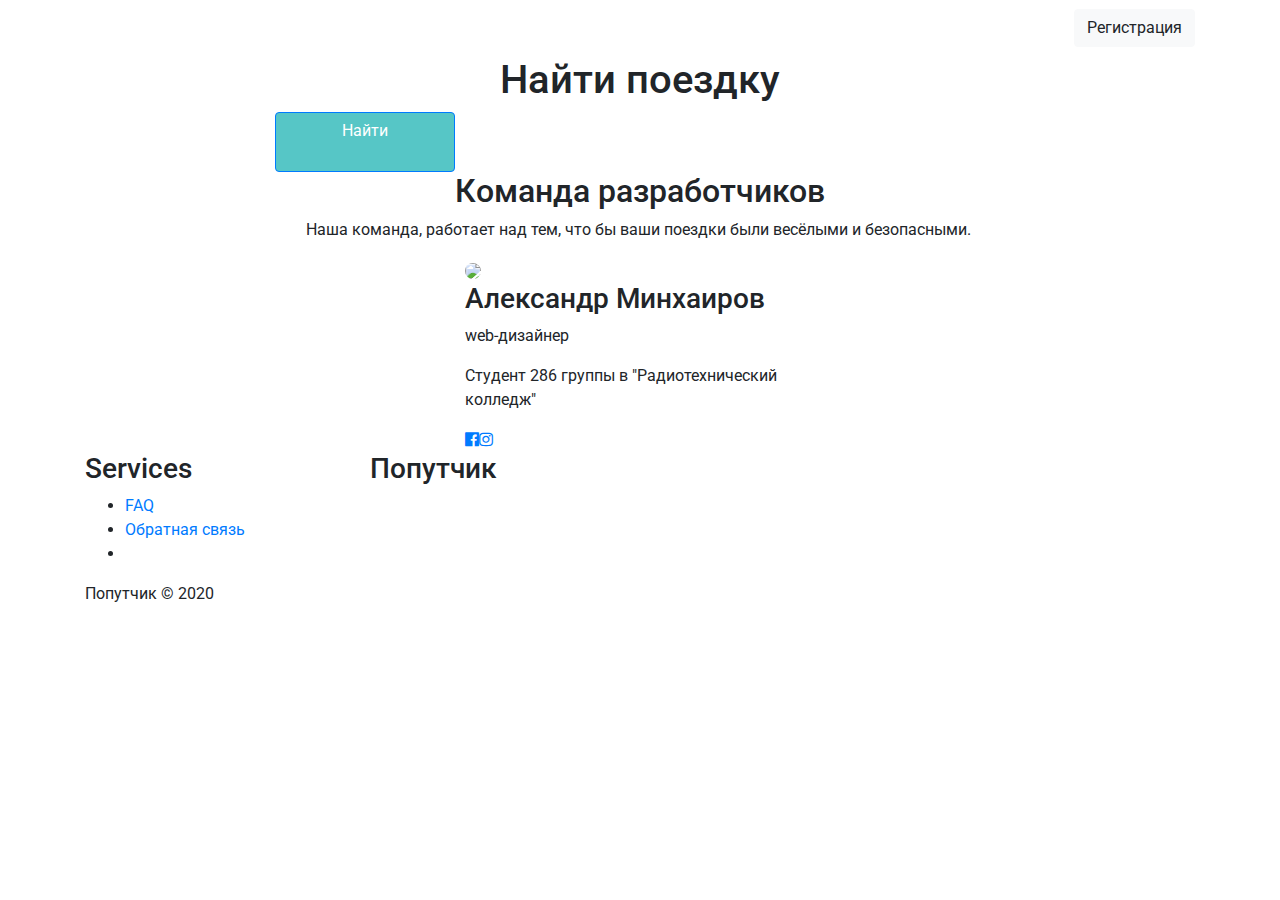
==== Задача 9/maket/index.html @ e96f4f24 "«Верстка интерфейсов»" ====
<!DOCTYPE html>
<html>

<head>
    <meta charset="utf-8">
    <meta name="viewport" content="width=device-width, initial-scale=1.0, shrink-to-fit=no">
    <title>Untitled</title>
    <link rel="stylesheet" href="https://cdnjs.cloudflare.com/ajax/libs/twitter-bootstrap/4.3.1/css/bootstrap.min.css">
    <link rel="stylesheet" href="https://fonts.googleapis.com/css?family=Bitter:400,700">
    <link rel="stylesheet" href="https://fonts.googleapis.com/css?family=Roboto">
    <link rel="stylesheet" href="https://cdnjs.cloudflare.com/ajax/libs/font-awesome/4.7.0/css/font-awesome.min.css">
    <link rel="stylesheet" href="https://cdnjs.cloudflare.com/ajax/libs/ionicons/2.0.1/css/ionicons.min.css">
    <link rel="stylesheet" href="/assets/css/styles.min.css?h=05e022a55c8e9be3c342ee231345e00d">
</head>

<body>
    <!-- Start: Header Dark -->
    <div>
        <div class="header-dark">
            <nav class="navbar navbar-dark navbar-expand-lg navigation-clean-search">
                <div class="container"><a class="navbar-brand" href="/index.html">Попутчик</a><button data-toggle="collapse" class="navbar-toggler" data-target="#navcol-1"><span class="sr-only">Toggle navigation</span><span class="navbar-toggler-icon"></span></button>
                    <div class="collapse navbar-collapse"
                        id="navcol-1">
                        <ul class="nav navbar-nav">
                            <li class="nav-item" role="presentation"></li>
                            <li class="nav-item dropdown"><a class="dropdown-toggle nav-link" data-toggle="dropdown" aria-expanded="false" href="#">Помощь&nbsp;</a>
                                <div class="dropdown-menu" role="menu"><a class="dropdown-item" role="presentation" href="/FAQ.html">FAQ</a><a class="dropdown-item" role="presentation" href="/obratnaya.html">Обратная связь</a></div>
                            </li>
                        </ul>
                        <form class="form-inline mr-auto" target="_self"><a href="#"></a></form><span class="navbar-text"><a class="login" href="/logIN.html">Войти</a></span><a class="btn btn-light action-button" role="button" href="/signUP.html">Регистрация</a></div>
                </div>
            </nav>
            <div class="container hero">
                <div class="row">
                    <div class="col-md-8 offset-md-2">
                        <h1 class="text-center">Найти поездку</h1><a class="btn btn-primary text-capitalize" role="button" id="search" style="width: 180px;height: 60px;background-color: rgb(86,198,198);" href="/search.html">Найти</a></div>
                </div>
            </div>
        </div>
    </div>
    <!-- End: Header Dark -->
    <!-- Start: Team Boxed -->
    <div class="team-boxed">
        <div class="container">
            <!-- Start: Intro -->
            <div class="intro">
                <h2 class="text-center">Команда разработчиков</h2>
                <p class="text-center">Наша команда, работает над тем, что бы ваши поездки были весёлыми и безопасными.&nbsp;</p>
            </div>
            <!-- End: Intro -->
            <!-- Start: People -->
            <div class="row people">
                <div class="col-md-6 col-lg-4 item"></div>
                <div class="col-md-6 col-lg-4 item">
                    <div class="box"><img class="rounded-circle" src="/assets/img/2.jpg?h=8fc53fc764eaacb6a8c37ce66c8d361b">
                        <h3 class="name">Александр Минхаиров</h3>
                        <p class="title">web-дизайнер</p>
                        <p class="description">Студент 286 группы в "Радиотехнический колледж"</p>
                        <div class="social"><a href="https://www.facebook.com/profile.php?id=100008531593870"><i class="fa fa-facebook-official"></i></a><a href="#"></a><a href="https://www.instagram.com/_mechlenics_/?hl=ru"><i class="fa fa-instagram"></i></a></div>
                    </div>
                </div>
                <div class="col-md-6 col-lg-4 item"></div>
            </div>
            <!-- End: People -->
        </div>
    </div>
    <!-- End: Team Boxed -->
    <!-- Start: Footer Dark -->
    <div class="footer-dark">
        <footer>
            <div class="container">
                <div class="row">
                    <!-- Start: Services -->
                    <div class="col-sm-6 col-md-3 item">
                        <h3>Services</h3>
                        <ul>
                            <li><a href="/FAQ.html">FAQ</a></li>
                            <li><a href="/obratnaya.html">Обратная связь</a></li>
                            <li><a href="#"></a></li>
                        </ul>
                    </div>
                    <!-- End: Services -->
                    <!-- Start: Footer Text -->
                    <div class="col-md-6 item text">
                        <h3>Попутчик</h3>
                        <p></p>
                    </div>
                    <!-- End: Footer Text -->
                    <!-- Start: Social Icons -->
                    <div class="col item social"><a href="https://www.facebook.com/profile.php?id=100008531593870"><i class="icon ion-social-facebook"></i></a><a href="https://www.instagram.com/_mechlenics_/?hl=ru"><i class="icon ion-social-instagram"></i></a></div>
                    <!-- End: Social Icons -->
                </div>
                <!-- Start: Copyright -->
                <p class="copyright">Попутчик © 2020</p>
                <!-- End: Copyright -->
            </div>
        </footer>
    </div>
    <!-- End: Footer Dark -->
    <script src="https://cdnjs.cloudflare.com/ajax/libs/jquery/3.4.1/jquery.min.js"></script>
    <script src="https://cdnjs.cloudflare.com/ajax/libs/twitter-bootstrap/4.3.1/js/bootstrap.bundle.min.js"></script>
    <script src="/assets/js/script.min.js?h=7ad95076821a9aff90044ae69f9fa4af"></script>
</body>

</html>
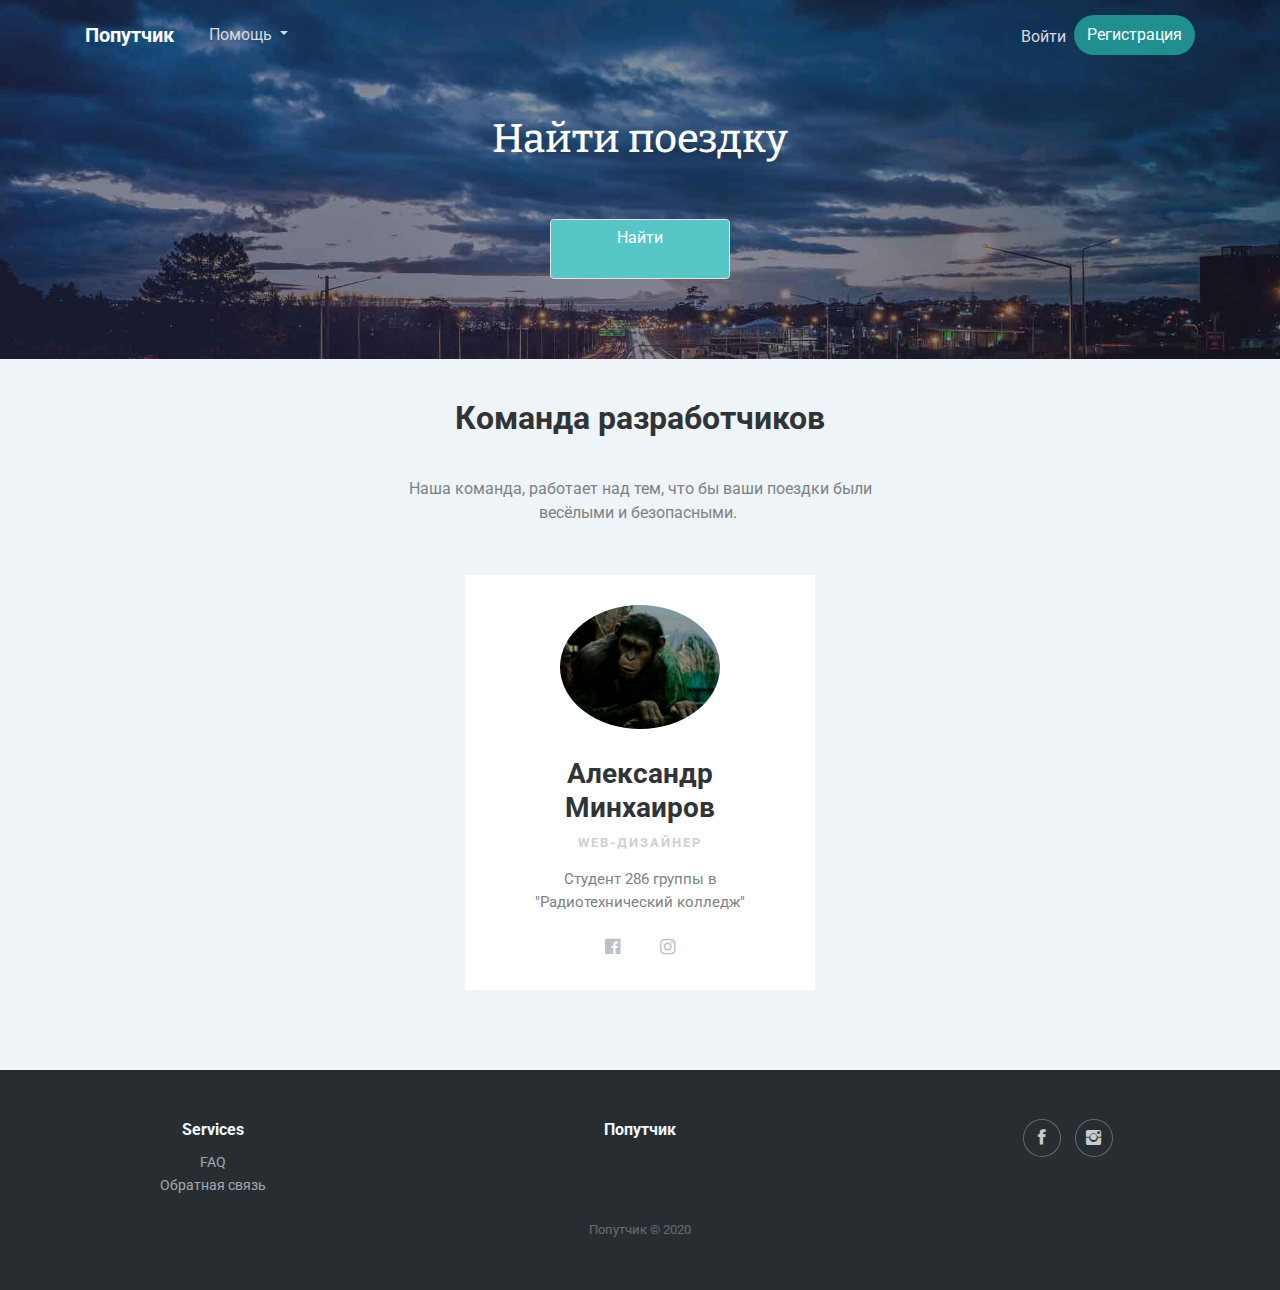
==== commit ed5f5d21: "«Верстка интерфейсов» 2.0" ====
--- a/Задача 9/maket/index.html
+++ b/Задача 9/maket/index.html
@@ -5,54 +5,58 @@
     <meta charset="utf-8">
     <meta name="viewport" content="width=device-width, initial-scale=1.0, shrink-to-fit=no">
     <title>Untitled</title>
-    <link rel="stylesheet" href="https://cdnjs.cloudflare.com/ajax/libs/twitter-bootstrap/4.3.1/css/bootstrap.min.css">
+    <link rel="stylesheet" href="assets/bootstrap/css/bootstrap.min.css">
     <link rel="stylesheet" href="https://fonts.googleapis.com/css?family=Bitter:400,700">
     <link rel="stylesheet" href="https://fonts.googleapis.com/css?family=Roboto">
-    <link rel="stylesheet" href="https://cdnjs.cloudflare.com/ajax/libs/font-awesome/4.7.0/css/font-awesome.min.css">
-    <link rel="stylesheet" href="https://cdnjs.cloudflare.com/ajax/libs/ionicons/2.0.1/css/ionicons.min.css">
-    <link rel="stylesheet" href="/assets/css/styles.min.css?h=05e022a55c8e9be3c342ee231345e00d">
+    <link rel="stylesheet" href="assets/fonts/font-awesome.min.css">
+    <link rel="stylesheet" href="assets/fonts/ionicons.min.css">
+    <link rel="stylesheet" href="assets/css/Contact-Form-Clean.css">
+    <link rel="stylesheet" href="assets/css/Faq-by-pomdre-1.css">
+    <link rel="stylesheet" href="assets/css/Faq-by-pomdre.css">
+    <link rel="stylesheet" href="assets/css/Footer-Dark.css">
+    <link rel="stylesheet" href="assets/css/Header-Dark.css">
+    <link rel="stylesheet" href="assets/css/Login-Form-Clean-1.css">
+    <link rel="stylesheet" href="assets/css/Login-Form-Clean.css">
+    <link rel="stylesheet" href="assets/css/Navigation-with-Button.css">
+    <link rel="stylesheet" href="assets/css/Registration-Form-with-Photo.css">
+    <link rel="stylesheet" href="assets/css/styles.css">
+    <link rel="stylesheet" href="assets/css/Team-Boxed.css">
 </head>
 
 <body>
-    <!-- Start: Header Dark -->
     <div>
         <div class="header-dark">
             <nav class="navbar navbar-dark navbar-expand-lg navigation-clean-search">
-                <div class="container"><a class="navbar-brand" href="/index.html">Попутчик</a><button data-toggle="collapse" class="navbar-toggler" data-target="#navcol-1"><span class="sr-only">Toggle navigation</span><span class="navbar-toggler-icon"></span></button>
+                <div class="container"><a class="navbar-brand" href="index.html">Попутчик</a><button data-toggle="collapse" class="navbar-toggler" data-target="#navcol-1"><span class="sr-only">Toggle navigation</span><span class="navbar-toggler-icon"></span></button>
                     <div class="collapse navbar-collapse"
                         id="navcol-1">
                         <ul class="nav navbar-nav">
                             <li class="nav-item" role="presentation"></li>
                             <li class="nav-item dropdown"><a class="dropdown-toggle nav-link" data-toggle="dropdown" aria-expanded="false" href="#">Помощь&nbsp;</a>
-                                <div class="dropdown-menu" role="menu"><a class="dropdown-item" role="presentation" href="/FAQ.html">FAQ</a><a class="dropdown-item" role="presentation" href="/obratnaya.html">Обратная связь</a></div>
+                                <div class="dropdown-menu" role="menu"><a class="dropdown-item" role="presentation" href="FAQ.html">FAQ</a><a class="dropdown-item" role="presentation" href="obratnaya.html">Обратная связь</a></div>
                             </li>
                         </ul>
-                        <form class="form-inline mr-auto" target="_self"><a href="#"></a></form><span class="navbar-text"><a class="login" href="/logIN.html">Войти</a></span><a class="btn btn-light action-button" role="button" href="/signUP.html">Регистрация</a></div>
+                        <form class="form-inline mr-auto" target="_self"><a href="#"></a></form><span class="navbar-text"><a class="login" href="logIN.html">Войти</a></span><a class="btn btn-light action-button" role="button" href="signUP.html">Регистрация</a></div>
                 </div>
             </nav>
             <div class="container hero">
                 <div class="row">
                     <div class="col-md-8 offset-md-2">
-                        <h1 class="text-center">Найти поездку</h1><a class="btn btn-primary text-capitalize" role="button" id="search" style="width: 180px;height: 60px;background-color: rgb(86,198,198);" href="/search.html">Найти</a></div>
+                        <h1 class="text-center">Найти поездку</h1><a class="btn btn-primary text-capitalize" role="button" id="search" style="width: 180px;height: 60px;background-color: rgb(86,198,198);" href="search.html">Найти</a></div>
                 </div>
             </div>
         </div>
     </div>
-    <!-- End: Header Dark -->
-    <!-- Start: Team Boxed -->
     <div class="team-boxed">
         <div class="container">
-            <!-- Start: Intro -->
             <div class="intro">
                 <h2 class="text-center">Команда разработчиков</h2>
                 <p class="text-center">Наша команда, работает над тем, что бы ваши поездки были весёлыми и безопасными.&nbsp;</p>
             </div>
-            <!-- End: Intro -->
-            <!-- Start: People -->
             <div class="row people">
                 <div class="col-md-6 col-lg-4 item"></div>
                 <div class="col-md-6 col-lg-4 item">
-                    <div class="box"><img class="rounded-circle" src="/assets/img/2.jpg?h=8fc53fc764eaacb6a8c37ce66c8d361b">
+                    <div class="box"><img class="rounded-circle" src="assets/img/2.jpg">
                         <h3 class="name">Александр Минхаиров</h3>
                         <p class="title">web-дизайнер</p>
                         <p class="description">Студент 286 группы в "Радиотехнический колледж"</p>
@@ -61,45 +65,34 @@
                 </div>
                 <div class="col-md-6 col-lg-4 item"></div>
             </div>
-            <!-- End: People -->
         </div>
     </div>
-    <!-- End: Team Boxed -->
-    <!-- Start: Footer Dark -->
     <div class="footer-dark">
         <footer>
             <div class="container">
                 <div class="row">
-                    <!-- Start: Services -->
                     <div class="col-sm-6 col-md-3 item">
                         <h3>Services</h3>
                         <ul>
-                            <li><a href="/FAQ.html">FAQ</a></li>
-                            <li><a href="/obratnaya.html">Обратная связь</a></li>
+                            <li><a href="FAQ.html">FAQ</a></li>
+                            <li><a href="obratnaya.html">Обратная связь</a></li>
                             <li><a href="#"></a></li>
                         </ul>
                     </div>
-                    <!-- End: Services -->
-                    <!-- Start: Footer Text -->
                     <div class="col-md-6 item text">
                         <h3>Попутчик</h3>
                         <p></p>
                     </div>
-                    <!-- End: Footer Text -->
-                    <!-- Start: Social Icons -->
                     <div class="col item social"><a href="https://www.facebook.com/profile.php?id=100008531593870"><i class="icon ion-social-facebook"></i></a><a href="https://www.instagram.com/_mechlenics_/?hl=ru"><i class="icon ion-social-instagram"></i></a></div>
-                    <!-- End: Social Icons -->
                 </div>
-                <!-- Start: Copyright -->
                 <p class="copyright">Попутчик © 2020</p>
-                <!-- End: Copyright -->
             </div>
         </footer>
     </div>
-    <!-- End: Footer Dark -->
-    <script src="https://cdnjs.cloudflare.com/ajax/libs/jquery/3.4.1/jquery.min.js"></script>
-    <script src="https://cdnjs.cloudflare.com/ajax/libs/twitter-bootstrap/4.3.1/js/bootstrap.bundle.min.js"></script>
-    <script src="/assets/js/script.min.js?h=7ad95076821a9aff90044ae69f9fa4af"></script>
+    <script src="assets/js/jquery.min.js"></script>
+    <script src="assets/bootstrap/js/bootstrap.min.js"></script>
+    <script src="assets/js/Faq-by-pomdre.js"></script>
+    <script src="assets/js/Sample---How-to-change-text-based-on-dropdown.js"></script>
 </body>
 
 </html>--- a/Задача 9/maket/assets/css/Contact-Form-Clean.css
+++ b/Задача 9/maket/assets/css/Contact-Form-Clean.css
@@ -0,0 +1,93 @@
+.contact-clean {
+  background: #f1f7fc;
+  padding: 80px 0;
+}
+
+@media (max-width:767px) {
+  .contact-clean {
+    padding: 20px 0;
+  }
+}
+
+.contact-clean form {
+  max-width: 480px;
+  width: 90%;
+  margin: 0 auto;
+  background-color: #ffffff;
+  padding: 40px;
+  border-radius: 4px;
+  color: #505e6c;
+  box-shadow: 1px 1px 5px rgba(0,0,0,0.1);
+}
+
+@media (max-width:767px) {
+  .contact-clean form {
+    padding: 30px;
+  }
+}
+
+.contact-clean h2 {
+  margin-top: 5px;
+  font-weight: bold;
+  font-size: 28px;
+  margin-bottom: 36px;
+  color: inherit;
+}
+
+.contact-clean .form-group:last-child {
+  margin-bottom: 5px;
+}
+
+.contact-clean form .form-control {
+  background: #fff;
+  border-radius: 2px;
+  box-shadow: 1px 1px 1px rgba(0,0,0,0.05);
+  outline: none;
+  color: inherit;
+  padding-left: 12px;
+  height: 42px;
+}
+
+.contact-clean form .form-control:focus {
+  border: 1px solid #b2b2b2;
+}
+
+.contact-clean form textarea.form-control {
+  min-height: 100px;
+  max-height: 260px;
+  padding-top: 10px;
+  resize: vertical;
+}
+
+.contact-clean form .btn {
+  padding: 16px 32px;
+  border: none;
+  background: none;
+  box-shadow: none;
+  text-shadow: none;
+  opacity: 0.9;
+  text-transform: uppercase;
+  font-weight: bold;
+  font-size: 13px;
+  letter-spacing: 0.4px;
+  line-height: 1;
+  outline: none !important;
+}
+
+.contact-clean form .btn:hover {
+  opacity: 1;
+}
+
+.contact-clean form .btn:active {
+  transform: translateY(1px);
+}
+
+.contact-clean form .btn-primary {
+  background-color: rgb(86,198,198);
+  margin-top: 15px;
+  color: #fff;
+}
+
+.form-control {
+}
+
--- a/Задача 9/maket/assets/css/Faq-by-pomdre-1.css
+++ b/Задача 9/maket/assets/css/Faq-by-pomdre-1.css
@@ -0,0 +1,64 @@
+.faq {
+  background-color: #e4e4e4;
+  color: #444;
+  cursor: pointer;
+  padding: 18px;
+  width: 100%;
+  border: none;
+  text-align: left;
+  outline: none;
+  font-size: 15px;
+  transition: 0.4s;
+}
+
+.on, .faq:hover {
+  background-color: #e4e4e4;
+}
+
+.faq:after {
+  content: '\2212';
+  color: #777;
+  font-weight: bold;
+  float: right;
+  margin-left: 5px;
+}
+
+.on:after {
+  content: '\002B';
+}
+
+.panel {
+  padding: 0 18px;
+  background-color: white;
+  max-height: 0;
+  overflow: hidden;
+  transition: max-height 0.2s ease-out;
+}
+
+.faqelement {
+  margin: auto;
+  float: initial;
+}
+
+.btn-primary {
+  background-color: #e4e4e4;
+  border-color: #e4e4e4;
+}
+
+.btn-primary:hover {
+  color: rgb(99,133,205);
+  background-color: #e4e4e4;
+  border-color: #e4e4e4;
+}
+
+.btn-primary:not(:disabled):not(.disabled).active, .btn-primary:not(:disabled):not(.disabled):active, .show > .btn-primary.dropdown-toggle {
+  color: #fff;
+  background-color: #e4e4e4;
+  border-color: #e4e4e4;
+}
+
+.btn-primary:active, .btn-primary:focus, .btn-primary:hover {
+  background-color: #e4e4e4;
+  border-color: #e4e4e4;
+}
+
--- a/Задача 9/maket/assets/css/Faq-by-pomdre.css
+++ b/Задача 9/maket/assets/css/Faq-by-pomdre.css
@@ -0,0 +1,68 @@
+.faq {
+  background-color: #e4e4e4;
+  color: #444;
+  cursor: pointer;
+  padding: 18px;
+  width: 100%;
+  border: none;
+  text-align: left;
+  outline: none;
+  font-size: 15px;
+  transition: 0.4s;
+}
+
+.on, .faq:hover {
+  background-color: #e4e4e4;
+}
+
+.faq:after {
+  content: '\2212';
+  color: #777;
+  font-weight: bold;
+  float: right;
+  margin-left: 5px;
+}
+
+.on:after {
+  content: '\002B';
+}
+
+.panel {
+  padding: 0 18px;
+  background-color: white;
+  max-height: 0;
+  overflow: hidden;
+  transition: max-height 0.2s ease-out;
+}
+
+.faqelement {
+  margin: auto;
+  float: initial;
+}
+
+.btn-primary {
+  background-color: #e4e4e4;
+  border-color: #e4e4e4;
+}
+
+.btn-primary:hover {
+  color: rgb(99,133,205);
+  background-color: #e4e4e4;
+  border-color: #e4e4e4;
+}
+
+.btn-primary:not(:disabled):not(.disabled).active, .btn-primary:not(:disabled):not(.disabled):active, .show > .btn-primary.dropdown-toggle {
+  color: #fff;
+  background-color: #e4e4e4;
+  border-color: #e4e4e4;
+}
+
+.btn-primary:active, .btn-primary:focus, .btn-primary:hover {
+  background-color: #00BFFF;
+  border-color: #e4e4e4;
+}
+
+* {
+  font-family: roboto;
+}
+
--- a/Задача 9/maket/assets/css/Footer-Dark.css
+++ b/Задача 9/maket/assets/css/Footer-Dark.css
@@ -0,0 +1,90 @@
+.footer-dark {
+  padding: 50px 0;
+  color: #f0f9ff;
+  background-color: #282d32;
+}
+
+.footer-dark h3 {
+  margin-top: 0;
+  margin-bottom: 12px;
+  font-weight: bold;
+  font-size: 16px;
+}
+
+.footer-dark ul {
+  padding: 0;
+  list-style: none;
+  line-height: 1.6;
+  font-size: 14px;
+  margin-bottom: 0;
+}
+
+.footer-dark ul a {
+  color: inherit;
+  text-decoration: none;
+  opacity: 0.6;
+}
+
+.footer-dark ul a:hover {
+  opacity: 0.8;
+}
+
+@media (max-width:767px) {
+  .footer-dark .item:not(.social) {
+    text-align: center;
+    padding-bottom: 20px;
+  }
+}
+
+.footer-dark .item.text {
+  margin-bottom: 36px;
+}
+
+@media (max-width:767px) {
+  .footer-dark .item.text {
+    margin-bottom: 0;
+  }
+}
+
+.footer-dark .item.text p {
+  opacity: 0.6;
+  margin-bottom: 0;
+}
+
+.footer-dark .item.social {
+  text-align: center;
+}
+
+@media (max-width:991px) {
+  .footer-dark .item.social {
+    text-align: center;
+    margin-top: 20px;
+  }
+}
+
+.footer-dark .item.social > a {
+  font-size: 20px;
+  width: 36px;
+  height: 36px;
+  line-height: 36px;
+  display: inline-block;
+  text-align: center;
+  border-radius: 50%;
+  box-shadow: 0 0 0 1px rgba(255,255,255,0.4);
+  margin: 0 8px;
+  color: #fff;
+  opacity: 0.75;
+}
+
+.footer-dark .item.social > a:hover {
+  opacity: 0.9;
+}
+
+.footer-dark .copyright {
+  text-align: center;
+  padding-top: 24px;
+  opacity: 0.3;
+  font-size: 13px;
+  margin-bottom: 0;
+}
+
--- a/Задача 9/maket/assets/css/Header-Dark.css
+++ b/Задача 9/maket/assets/css/Header-Dark.css
@@ -0,0 +1,169 @@
+.header-dark {
+  background: url(mountain_bg.jpg) #444;
+  background-size: cover;
+  padding-bottom: 80px;
+}
+
+@media (min-width:768px) {
+  .header-dark {
+    padding-bottom: 120px;
+  }
+}
+
+.header-dark .navbar {
+  background: transparent;
+  color: #fff;
+  border-radius: 0;
+  box-shadow: none;
+  border: none;
+}
+
+@media (min-width:768px) {
+  .header-dark .navbar {
+    padding-top: .75rem;
+    padding-bottom: .75rem;
+  }
+}
+
+.header-dark .navbar .navbar-brand {
+  font-weight: bold;
+  color: inherit;
+}
+
+.header-dark .navbar .navbar-brand:hover {
+  color: #f0f0f0;
+}
+
+.header-dark .navbar .navbar-collapse span {
+  margin-top: 5px;
+}
+
+.header-dark .navbar .navbar-collapse span .login {
+  color: #d9d9d9;
+  margin-right: .5rem;
+  text-decoration: none;
+}
+
+.header-dark .navbar .navbar-collapse span .login:hover {
+  color: #fff;
+}
+
+.header-dark .navbar .navbar-toggler {
+  border-color: #747474;
+}
+
+.header-dark .navbar .navbar-toggler:hover, .header-dark .navbar-toggler:focus {
+  background: none;
+}
+
+.header-dark .navbar .navbar-toggler {
+  color: #eee;
+}
+
+.header-dark .navbar .navbar-collapse, .header-dark .navbar .form-inline {
+  border-color: #636363;
+}
+
+@media (min-width: 992px) {
+  .header-dark .navbar.navbar .navbar-nav .nav-link {
+    padding-left: 1.2rem;
+    padding-right: 1.2rem;
+  }
+}
+
+.header-dark .navbar.navbar-dark .navbar-nav .nav-link {
+  color: #d9d9d9;
+}
+
+.header-dark .navbar.navbar-dark .navbar-nav .nav-link:focus, .header-dark .navbar.navbar-dark .navbar-nav .nav-link:hover {
+  color: #fcfeff !important;
+  background-color: transparent;
+}
+
+.header-dark .navbar .navbar-nav > li > .dropdown-menu {
+  margin-top: -5px;
+  box-shadow: 0 4px 8px rgba(0,0,0,.1);
+  background-color: #fff;
+  border-radius: 2px;
+}
+
+.header-dark .navbar .dropdown-menu .dropdown-item:focus, .header-dark .navbar .dropdown-menu .dropdown-item {
+  line-height: 2;
+  font-size: 14px;
+  color: #37434d;
+}
+
+.header-dark .navbar .dropdown-menu .dropdown-item:focus, .header-dark .navbar .dropdown-menu .drodown-item:hover {
+  background: #ebeff1;
+}
+
+.header-dark .navbar .action-button, .header-dark .navbar .action-button:active {
+  background: #208f8f;
+  border-radius: 20px;
+  font-size: inherit;
+  color: #fff;
+  box-shadow: none;
+  border: none;
+  text-shadow: none;
+  padding: .5rem .8rem;
+  transition: background-color 0.25s;
+}
+
+.header-dark .navbar .action-button:hover {
+  background: #269d9d;
+}
+
+.header-dark .navbar .form-inline label {
+  color: #ccc;
+}
+
+.header-dark .navbar .form-inline .search-field {
+  display: inline-block;
+  width: 80%;
+  background: none;
+  border: none;
+  border-bottom: 1px solid transparent;
+  border-radius: 0;
+  color: #ccc;
+  box-shadow: none;
+  color: inherit;
+  transition: border-bottom-color 0.3s;
+}
+
+.header-dark .navbar .form-inline .search-field:focus {
+  border-bottom: 1px solid #ccc;
+}
+
+.header-dark .hero {
+  margin-top: 60px;
+}
+
+@media (min-width:768px) {
+  .header-dark .hero {
+    margin-top: 20px;
+  }
+}
+
+.header-dark .hero h1 {
+  color: #fff;
+  font-family: 'Bitter', serif;
+  font-size: 40px;
+  margin-top: 20px;
+  margin-bottom: 80px;
+}
+
+@media (min-width:768px) {
+  .header-dark .hero h1 {
+    margin-bottom: 50px;
+    line-height: 1.5;
+  }
+}
+
+.header-dark .hero .embed-responsive iframe {
+  background-color: #666;
+}
+
+#search {
+  text-align: center;
+}
+
--- a/Задача 9/maket/assets/css/Login-Form-Clean-1.css
+++ b/Задача 9/maket/assets/css/Login-Form-Clean-1.css
@@ -0,0 +1,68 @@
+.login-clean {
+  background: #f1f7fc;
+  padding: 80px 0;
+}
+
+.login-clean form {
+  max-width: 320px;
+  width: 90%;
+  margin: 0 auto;
+  background-color: #ffffff;
+  padding: 40px;
+  border-radius: 4px;
+  color: #505e6c;
+  box-shadow: 1px 1px 5px rgba(0,0,0,0.1);
+}
+
+.login-clean .illustration {
+  text-align: center;
+  padding: 0 0 20px;
+  font-size: 100px;
+  color: rgb(244,71,107);
+}
+
+.login-clean form .form-control {
+  background: #f7f9fc;
+  border: none;
+  border-bottom: 1px solid #dfe7f1;
+  border-radius: 0;
+  box-shadow: none;
+  outline: none;
+  color: inherit;
+  text-indent: 8px;
+  height: 42px;
+}
+
+.login-clean form .btn-primary {
+  background: #f4476b;
+  border: none;
+  border-radius: 4px;
+  padding: 11px;
+  box-shadow: none;
+  margin-top: 26px;
+  text-shadow: none;
+  outline: none !important;
+}
+
+.login-clean form .btn-primary:hover, .login-clean form .btn-primary:active {
+  background: #eb3b60;
+}
+
+.login-clean form .btn-primary:active {
+  transform: translateY(1px);
+}
+
+.login-clean form .forgot {
+  display: block;
+  text-align: center;
+  font-size: 12px;
+  color: #6f7a85;
+  opacity: 0.9;
+  text-decoration: none;
+}
+
+.login-clean form .forgot:hover, .login-clean form .forgot:active {
+  opacity: 1;
+  text-decoration: none;
+}
+
--- a/Задача 9/maket/assets/css/Login-Form-Clean.css
+++ b/Задача 9/maket/assets/css/Login-Form-Clean.css
@@ -0,0 +1,68 @@
+.login-clean {
+  background: #f1f7fc;
+  padding: 83px 100px;
+}
+
+.login-clean form {
+  max-width: 320px;
+  width: 90%;
+  margin: 0 auto;
+  background-color: #ffffff;
+  padding: 40px;
+  border-radius: 4px;
+  color: #505e6c;
+  box-shadow: 1px 1px 5px rgba(0,0,0,0.1);
+}
+
+.login-clean .illustration {
+  text-align: center;
+  padding: 0 0 20px;
+  font-size: 100px;
+  color: rgb(244,71,107);
+}
+
+.login-clean form .form-control {
+  background: #f7f9fc;
+  border: none;
+  border-bottom: 1px solid #dfe7f1;
+  border-radius: 0;
+  box-shadow: none;
+  outline: none;
+  color: inherit;
+  text-indent: 8px;
+  height: 42px;
+}
+
+.login-clean form .btn-primary {
+  background: #f4476b;
+  border: none;
+  border-radius: 4px;
+  padding: 11px;
+  box-shadow: none;
+  margin-top: 26px;
+  text-shadow: none;
+  outline: none !important;
+}
+
+.login-clean form .btn-primary:hover, .login-clean form .btn-primary:active {
+  background: #eb3b60;
+}
+
+.login-clean form .btn-primary:active {
+  transform: translateY(1px);
+}
+
+.login-clean form .forgot {
+  display: block;
+  text-align: center;
+  font-size: 12px;
+  color: #6f7a85;
+  opacity: 0.9;
+  text-decoration: none;
+}
+
+.login-clean form .forgot:hover, .login-clean form .forgot:active {
+  opacity: 1;
+  text-decoration: none;
+}
+
--- a/Задача 9/maket/assets/css/Navigation-with-Button.css
+++ b/Задача 9/maket/assets/css/Navigation-with-Button.css
@@ -0,0 +1,203 @@
+.navigation-clean-button {
+  background: #fff;
+  padding-top: .75rem;
+  padding-bottom: .75rem;
+  color: #333;
+  border-radius: 0;
+  box-shadow: none;
+  border: none;
+  margin-bottom: 0;
+}
+
+@media (min-width:768px) {
+  .navigation-clean-button {
+    padding-top: 1rem;
+    padding-bottom: 1rem;
+  }
+}
+
+.navigation-clean-button .navbar-brand {
+  font-weight: bold;
+  color: inherit;
+}
+
+.navigation-clean-button .navbar-brand:hover {
+  color: #222;
+}
+
+.navigation-clean-button.navbar-dark .navbar-brand:hover {
+  color: #f0f0f0;
+}
+
+.navigation-clean-button .navbar-brand img {
+  height: 100%;
+  display: inline-block;
+  margin-right: 10px;
+  width: auto;
+}
+
+.navigation-clean-button .navbar-toggler {
+  border-color: #ddd;
+}
+
+.navigation-clean-button .navbar-toggler:hover, .navigation-clean-button .navbar-toggler:focus {
+  background: none;
+}
+
+.navigation-clean-button.navbar-dark .navbar-toggler {
+  border-color: #555;
+}
+
+.navigation-clean-button .navbar-toggler {
+  color: #888;
+}
+
+.navigation-clean-button.navbar-dark .navbar-toggler {
+  color: #eee;
+}
+
+.navigation-clean-button .navbar-collapse, .navigation-clean-button .form-inline {
+  border-top-color: #ddd;
+}
+
+.navigation-clean-button.navbar-dark .navbar-collapse, .navigation-clean-button.navbar-dark .form-inline {
+  border-top-color: #333;
+}
+
+.navigation-clean-button .navbar-nav a.active, .navigation-clean-button .navbar-nav > .show > a {
+  background: none;
+  box-shadow: none;
+}
+
+.navigation-clean-button.navbar-light .navbar-nav a.active, .navigation-clean-button.navbar-light .navbar-nav a.active:focus, .navigation-clean-button.navbar-light .navbar-nav a.active:hover {
+  color: #8f8f8f;
+  box-shadow: none;
+  background: none;
+  pointer-events: none;
+}
+
+.navigation-clean-button.navbar .navbar-nav .nav-link {
+  padding-left: 18px;
+  padding-right: 18px;
+}
+
+.navigation-clean-button.navbar-light .navbar-nav .nav-link {
+  color: #465765;
+}
+
+.navigation-clean-button.navbar-light .navbar-nav .nav-link:focus, .navigation-clean-button.navbar-light .navbar-nav .nav-link:hover {
+  color: #37434d !important;
+  background-color: transparent;
+}
+
+.navigation-clean-button .navbar-nav > li > .dropdown-menu {
+  margin-top: -5px;
+  box-shadow: 0 4px 8px rgba(0,0,0,.1);
+  background-color: #fff;
+  border-radius: 2px;
+}
+
+.navigation-clean-button .dropdown-menu .dropdown-item:focus, .navigation-clean-button .dropdown-menu .dropdown-item {
+  line-height: 2;
+  font-size: 14px;
+  color: #37434d;
+}
+
+.navigation-clean-button .dropdown-menu .dropdown-item:focus, .navigation-clean-button .dropdown-menu .dropdown-item:hover {
+  background: #eee;
+  color: inherit;
+}
+
+@media (max-width:767px) {
+  .navigation-clean-button .navbar-nav .show .dropdown-menu {
+    box-shadow: none;
+  }
+}
+
+@media (max-width:767px) {
+  .navigation-clean-button .navbar-nav .show .dropdown-menu .dropdown-item {
+    color: #37434d;
+    padding-top: 12px;
+    padding-bottom: 12px;
+    line-height: 1;
+  }
+}
+
+.navigation-clean-button.navbar-dark {
+  background-color: #1f2021;
+  color: #fff;
+}
+
+.navigation-clean-button.navbar-dark .navbar-nav a.active, .navigation-clean-button.navbar-dark .navbar-nav a.active:focus, .navigation-clean-button.navbar-dark .navbar-nav a.active:hover {
+  color: #8f8f8f;
+  box-shadow: none;
+  background: none;
+  pointer-events: none;
+}
+
+.navigation-clean-button.navbar-dark .navbar-nav .nav-link {
+  color: #dfe8ee;
+}
+
+.navigation-clean-button.navbar-dark .navbar-nav .nav-link:focus, .navigation-clean-button.navbar-dark .navbar-nav .nav-link:hover {
+  color: #fff !important;
+  background-color: transparent;
+}
+
+.navigation-clean-button.navbar-dark .navbar-nav > li > .dropdown-menu {
+  background-color: #1f2021;
+}
+
+.navigation-clean-button.navbar-dark .dropdown-menu .dropdown-item:focus, .navigation-clean-button.navbar-dark .dropdown-menu .dropdown-item {
+  color: #f2f5f8;
+}
+
+.navigation-clean-button.navbar-dark .dropdown-menu .dropdown-item:focus, .navigation-clean-button.navbar-dark .dropdown-menu .dropdown-item:hover {
+  background: #363739;
+}
+
+@media (max-width:767px) {
+  .navigation-clean-button.navbar-dark .navbar-nav .show .dropdown-menu .dropdown-item {
+    color: #fff;
+  }
+}
+
+.navigation-clean-button .actions .login {
+  margin-right: 1rem;
+  text-decoration: none;
+  color: #465765;
+}
+
+.navigation-clean-button.navbar-dark .actions .login {
+  color: #dfe8ee;
+}
+
+.navigation-clean-button.navbar-dark .actions .login:hover {
+  color: #fff;
+}
+
+.navigation-clean-button .navbar-text .action-button, .navigation-clean-button .navbar-text .action-button:active, .navigation-clean-button .navbar-text .action-button:hover {
+  background: #56c6c6;
+  border-radius: 20px;
+  font-size: inherit;
+  color: #fff;
+  box-shadow: none;
+  border: none;
+  text-shadow: none;
+  padding: .5rem 1rem;
+  transition: background-color 0.25s;
+  font-size: inherit;
+}
+
+.navigation-clean-button .navbar-text .action-button:hover {
+  background: #66d7d7;
+}
+
+.navigation-clean-button.navbar-dark .action-button, .navigation-clean-button.navbar-dark .action-button:active {
+  background: #208f8f;
+}
+
+.navigation-clean-button.navbar-dark .action-button:hover {
+  background: #269d9d;
+}
+
--- a/Задача 9/maket/assets/css/Registration-Form-with-Photo.css
+++ b/Задача 9/maket/assets/css/Registration-Form-with-Photo.css
@@ -0,0 +1,85 @@
+.register-photo {
+  background: #f1f7fc;
+  padding: 80px 0;
+}
+
+.register-photo .image-holder {
+  display: table-cell;
+  width: auto;
+  background: url(../../assets/img/meeting.jpg);
+  background-size: cover;
+}
+
+.register-photo .form-container {
+  display: table;
+  max-width: 900px;
+  width: 90%;
+  margin: 0 auto;
+  box-shadow: 1px 1px 5px rgba(0,0,0,0.1);
+}
+
+.register-photo form {
+  display: table-cell;
+  width: 400px;
+  background-color: #ffffff;
+  padding: 40px 60px;
+  color: #505e6c;
+}
+
+@media (max-width:991px) {
+  .register-photo form {
+    padding: 40px;
+  }
+}
+
+.register-photo form h2 {
+  font-size: 24px;
+  line-height: 1.5;
+  margin-bottom: 30px;
+}
+
+.register-photo form .form-control {
+  background: #f7f9fc;
+  border: none;
+  border-bottom: 1px solid #dfe7f1;
+  border-radius: 0;
+  box-shadow: none;
+  outline: none;
+  color: inherit;
+  text-indent: 6px;
+  height: 40px;
+}
+
+.register-photo form .form-check {
+  font-size: 13px;
+  line-height: 20px;
+}
+
+.register-photo form .btn-primary {
+  background: #f4476b;
+  border: none;
+  border-radius: 4px;
+  padding: 11px;
+  box-shadow: none;
+  margin-top: 35px;
+  text-shadow: none;
+  outline: none !important;
+}
+
+.register-photo form .btn-primary:hover, .register-photo form .btn-primary:active {
+  background: #eb3b60;
+}
+
+.register-photo form .btn-primary:active {
+  transform: translateY(1px);
+}
+
+.register-photo form .already {
+  display: block;
+  text-align: center;
+  font-size: 12px;
+  color: #6f7a85;
+  opacity: 0.9;
+  text-decoration: none;
+}
+
--- a/Задача 9/maket/assets/css/styles.css
+++ b/Задача 9/maket/assets/css/styles.css
@@ -0,0 +1,30 @@
+.header-dark {
+  background: url(../../assets/img/fadeout33.jpg) #444;
+  background-size: cover;
+  padding-bottom: 80px;
+}
+
+body {
+  margin: 0;
+  font-family: -apple-system,BlinkMacSystemFont,"Segoe UI",Roboto,"Helvetica Neue",Arial,"Noto Sans",sans-serif,"Apple Color Emoji","Segoe UI Emoji","Segoe UI Symbol","Noto Color Emoji";
+  font-size: 1rem;
+  font-weight: 400;
+  line-height: 1.5;
+  color: #212529;
+  text-align: center;
+  background-color: #fff;
+}
+
+.form-control.is-invalid, .was-validated .form-control:invalid {
+  /*border-color: #dc3545;*/
+  /*padding-right: calc(1.5em + .75rem);*/
+  /*background-image: url([svg]);*/
+  /*background-repeat: no-repeat;*/
+  /*background-position: center right calc(.375em + .1875rem);*/
+  /*background-size: calc(.75em + .375rem) calc(.75em + .375rem);*/
+}
+
+.btn-light:not(:disabled):not(.disabled).active:focus, .btn-light:not(:disabled):not(.disabled):active:focus, .show > .btn-light.dropdown-toggle:focus {
+  box-shadow: 0 0 0 .2rem rgba(255,255,255,.5);
+}
+
--- a/Задача 9/maket/assets/css/Team-Boxed.css
+++ b/Задача 9/maket/assets/css/Team-Boxed.css
@@ -0,0 +1,90 @@
+.team-boxed {
+  color: #313437;
+  background-color: #eef4f7;
+}
+
+.team-boxed p {
+  color: #7d8285;
+}
+
+.team-boxed h2 {
+  font-weight: bold;
+  margin-bottom: 40px;
+  padding-top: 40px;
+  color: inherit;
+}
+
+@media (max-width:767px) {
+  .team-boxed h2 {
+    margin-bottom: 25px;
+    padding-top: 25px;
+    font-size: 24px;
+  }
+}
+
+.team-boxed .intro {
+  font-size: 16px;
+  max-width: 500px;
+  margin: 0 auto;
+}
+
+.team-boxed .intro p {
+  margin-bottom: 0;
+}
+
+.team-boxed .people {
+  padding: 50px 0;
+}
+
+.team-boxed .item {
+  text-align: center;
+}
+
+.team-boxed .item .box {
+  text-align: center;
+  padding: 30px;
+  background-color: #fff;
+  margin-bottom: 30px;
+}
+
+.team-boxed .item .name {
+  font-weight: bold;
+  margin-top: 28px;
+  margin-bottom: 8px;
+  color: inherit;
+}
+
+.team-boxed .item .title {
+  text-transform: uppercase;
+  font-weight: bold;
+  color: #d0d0d0;
+  letter-spacing: 2px;
+  font-size: 13px;
+}
+
+.team-boxed .item .description {
+  font-size: 15px;
+  margin-top: 15px;
+  margin-bottom: 20px;
+}
+
+.team-boxed .item img {
+  max-width: 160px;
+}
+
+.team-boxed .social {
+  font-size: 18px;
+  color: #a2a8ae;
+}
+
+.team-boxed .social a {
+  color: inherit;
+  margin: 0 10px;
+  display: inline-block;
+  opacity: 0.7;
+}
+
+.team-boxed .social a:hover {
+  opacity: 1;
+}
+
